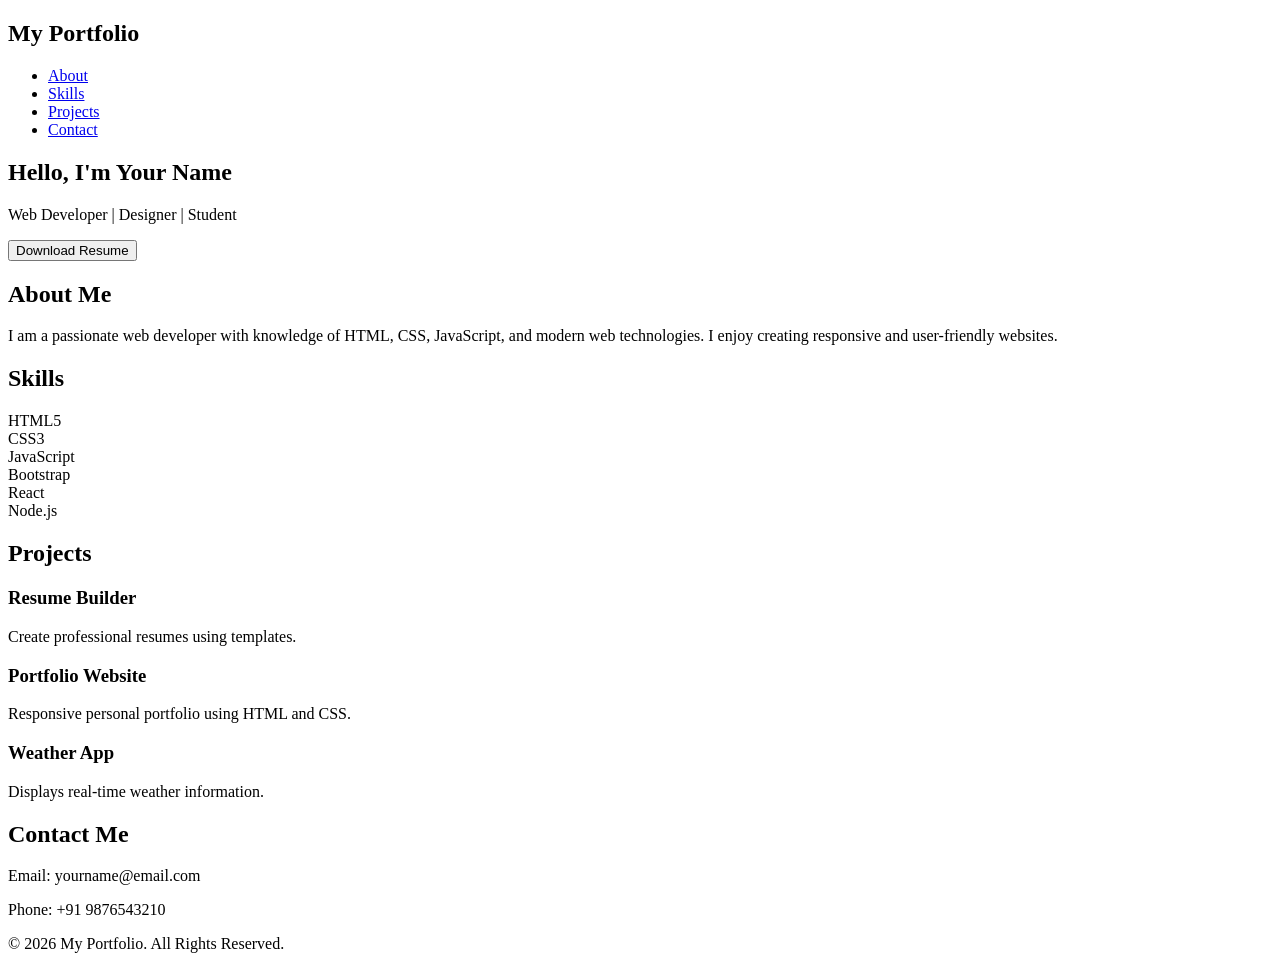
==== index p2.html @ 97e5d23a "Add files via upload" ====
<!DOCTYPE html>
<html lang="en">
<head>
    <meta charset="UTF-8">
    <meta name="viewport" content="width=device-width, initial-scale=1.0">
    <title>Personal Portfolio</title>
    <link rel="stylesheet" href="style.css">
</head>
<body>

    <!-- Header Section -->
    <header>
        <nav class="navbar">
            <h1>My Portfolio</h1>
            <ul class="nav-links">
                <li><a href="#about">About</a></li>
                <li><a href="#skills">Skills</a></li>
                <li><a href="#projects">Projects</a></li>
                <li><a href="#contact">Contact</a></li>
            </ul>
        </nav>
    </header>

    <!-- Hero Section -->
    <section class="hero">
        <div class="hero-content">
            <h2>Hello, I'm Your Name</h2>
            <p>Web Developer | Designer | Student</p>
            <button>Download Resume</button>
        </div>
    </section>

    <!-- Main Content -->
    <main>

        <!-- About Section -->
        <section id="about">
            <h2>About Me</h2>
            <p>
                I am a passionate web developer with knowledge of HTML, CSS,
                JavaScript, and modern web technologies. I enjoy creating
                responsive and user-friendly websites.
            </p>
        </section>

        <!-- Skills Section -->
        <section id="skills">
            <h2>Skills</h2>
            <div class="skills-container">
                <div class="skill">HTML5</div>
                <div class="skill">CSS3</div>
                <div class="skill">JavaScript</div>
                <div class="skill">Bootstrap</div>
                <div class="skill">React</div>
                <div class="skill">Node.js</div>
            </div>
        </section>

        <!-- Projects Section -->
        <section id="projects">
            <h2>Projects</h2>
            <div class="project-grid">

                <article class="project-card">
                    <h3>Resume Builder</h3>
                    <p>Create professional resumes using templates.</p>
                </article>

                <article class="project-card">
                    <h3>Portfolio Website</h3>
                    <p>Responsive personal portfolio using HTML and CSS.</p>
                </article>

                <article class="project-card">
                    <h3>Weather App</h3>
                    <p>Displays real-time weather information.</p>
                </article>

            </div>
        </section>

    </main>

    <!-- Footer -->
    <footer id="contact">
        <h2>Contact Me</h2>
        <p>Email: yourname@email.com</p>
        <p>Phone: +91 9876543210</p>
        <p>&copy; 2026 My Portfolio. All Rights Reserved.</p>
    </footer>

</body>
</html>
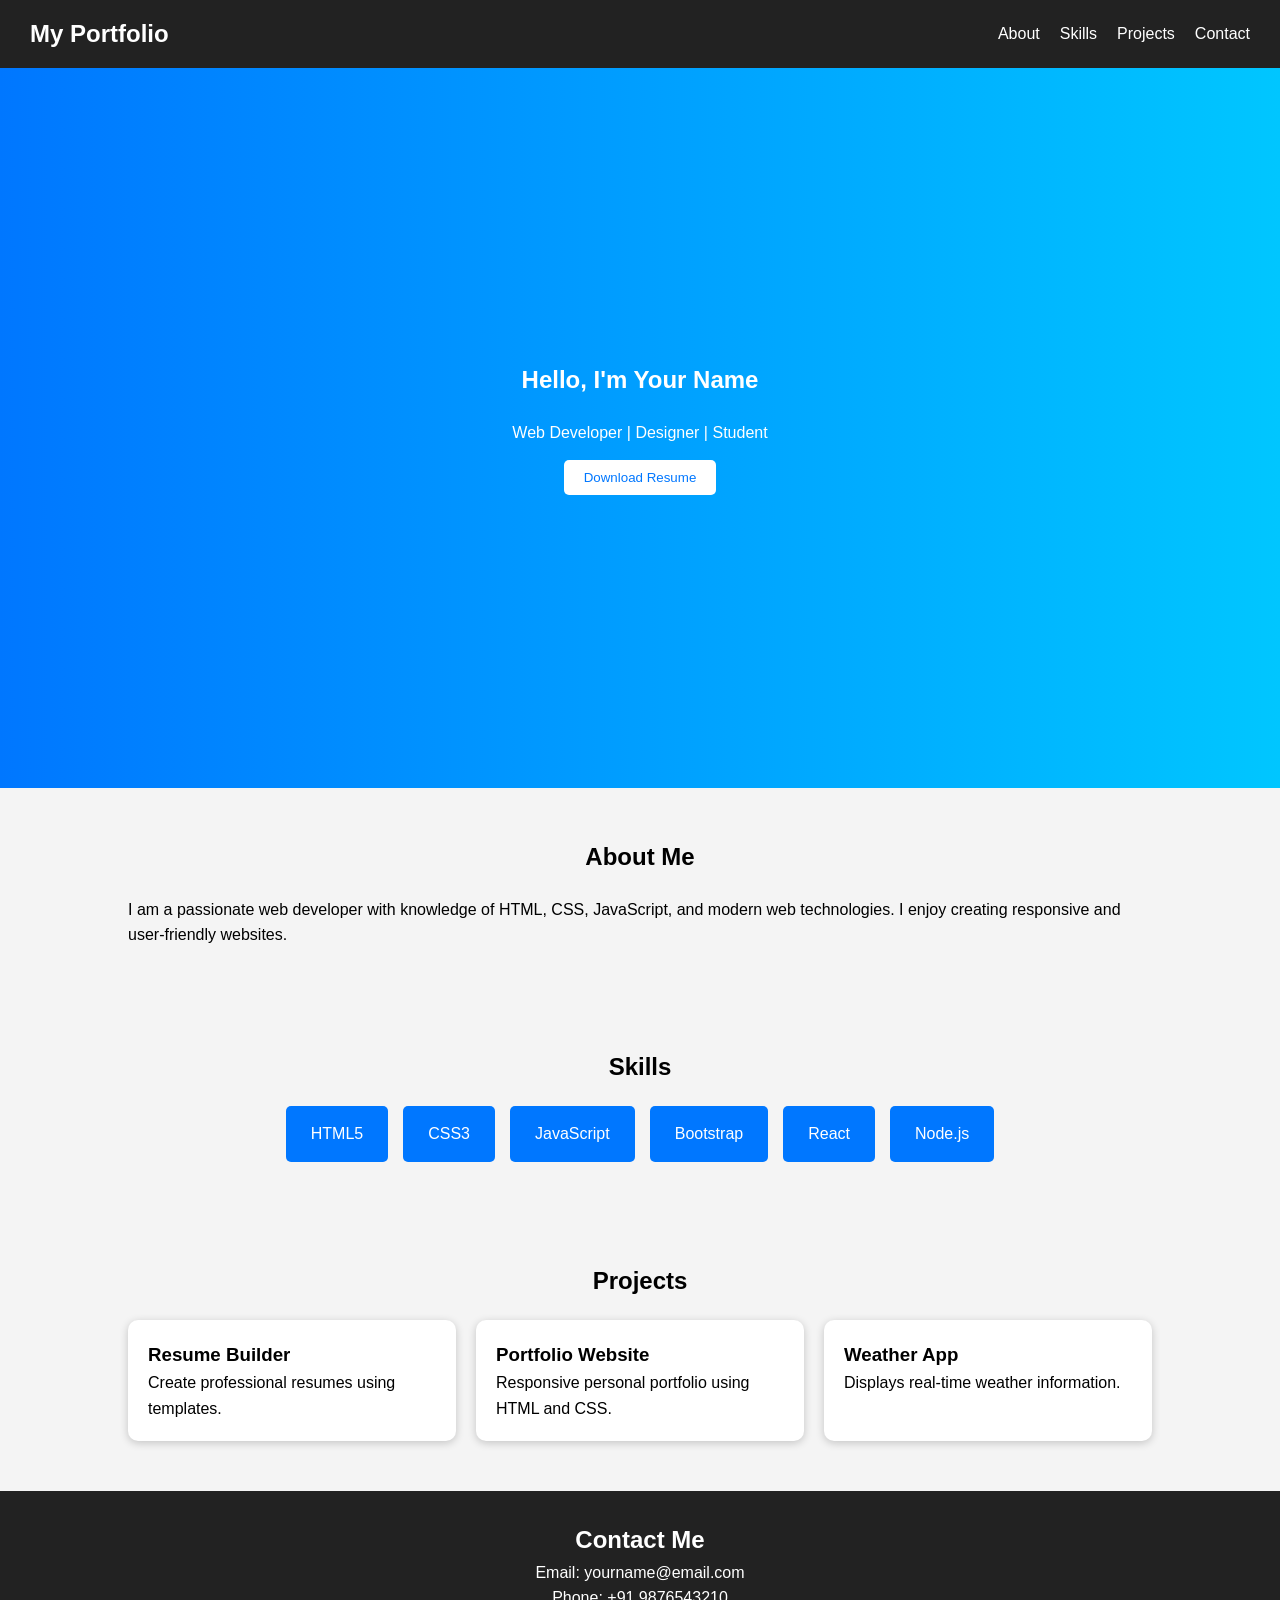
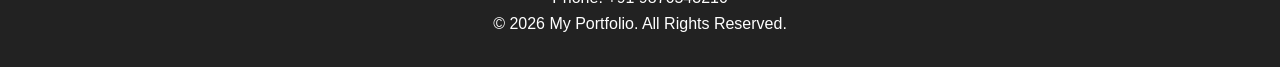
==== commit 9c6936b7: "Add files via upload" ====
--- a/index p2.html
+++ b/index p2.html
@@ -4,7 +4,7 @@
     <meta charset="UTF-8">
     <meta name="viewport" content="width=device-width, initial-scale=1.0">
     <title>Personal Portfolio</title>
-    <link rel="stylesheet" href="style.css">
+    <link rel="stylesheet" href="style p2.css">
 </head>
 <body>
 
--- a/style p2.css
+++ b/style p2.css
@@ -0,0 +1,151 @@
+/* Reset */
+* {
+    margin: 0;
+    padding: 0;
+    box-sizing: border-box;
+}
+
+/* Body */
+body {
+    font-family: Arial, sans-serif;
+    line-height: 1.6;
+    background-color: #f4f4f4;
+}
+
+/* Header */
+header {
+    background: #222;
+    color: white;
+    padding: 15px 30px;
+}
+
+.navbar {
+    display: flex;
+    justify-content: space-between;
+    align-items: center;
+}
+
+.nav-links {
+    display: flex;
+    list-style: none;
+}
+
+.nav-links li {
+    margin-left: 20px;
+}
+
+.nav-links a {
+    color: white;
+    text-decoration: none;
+}
+
+/* Hero Section */
+.hero {
+    height: 80vh;
+    background: linear-gradient(to right, #0077ff, #00c6ff);
+    display: flex;
+    justify-content: center;
+    align-items: center;
+    text-align: center;
+    color: white;
+}
+
+.hero-content button {
+    margin-top: 15px;
+    padding: 10px 20px;
+    border: none;
+    background: white;
+    color: #0077ff;
+    cursor: pointer;
+    border-radius: 5px;
+}
+
+/* Sections */
+section {
+    padding: 50px 10%;
+}
+
+section h2 {
+    text-align: center;
+    margin-bottom: 20px;
+}
+
+/* Skills using Flexbox */
+.skills-container {
+    display: flex;
+    flex-wrap: wrap;
+    justify-content: center;
+    gap: 15px;
+}
+
+.skill {
+    background: #0077ff;
+    color: white;
+    padding: 15px 25px;
+    border-radius: 5px;
+}
+
+/* Projects using CSS Grid */
+.project-grid {
+    display: grid;
+    grid-template-columns: repeat(3, 1fr);
+    gap: 20px;
+}
+
+.project-card {
+    background: white;
+    padding: 20px;
+    border-radius: 10px;
+    box-shadow: 0 2px 8px rgba(0,0,0,0.2);
+}
+
+/* Footer */
+footer {
+    background: #222;
+    color: white;
+    text-align: center;
+    padding: 30px;
+}
+
+/* Media Queries */
+
+/* Tablets */
+@media (max-width: 768px) {
+
+    .navbar {
+        flex-direction: column;
+    }
+
+    .nav-links {
+        margin-top: 10px;
+    }
+
+    .project-grid {
+        grid-template-columns: repeat(2, 1fr);
+    }
+}
+
+/* Mobile Devices */
+@media (max-width: 480px) {
+
+    .nav-links {
+        flex-direction: column;
+        text-align: center;
+    }
+
+    .nav-links li {
+        margin: 10px 0;
+    }
+
+    .project-grid {
+        grid-template-columns: 1fr;
+    }
+
+    .hero h2 {
+        font-size: 1.8rem;
+    }
+
+    section {
+        padding: 30px 5%;
+    }
+}
